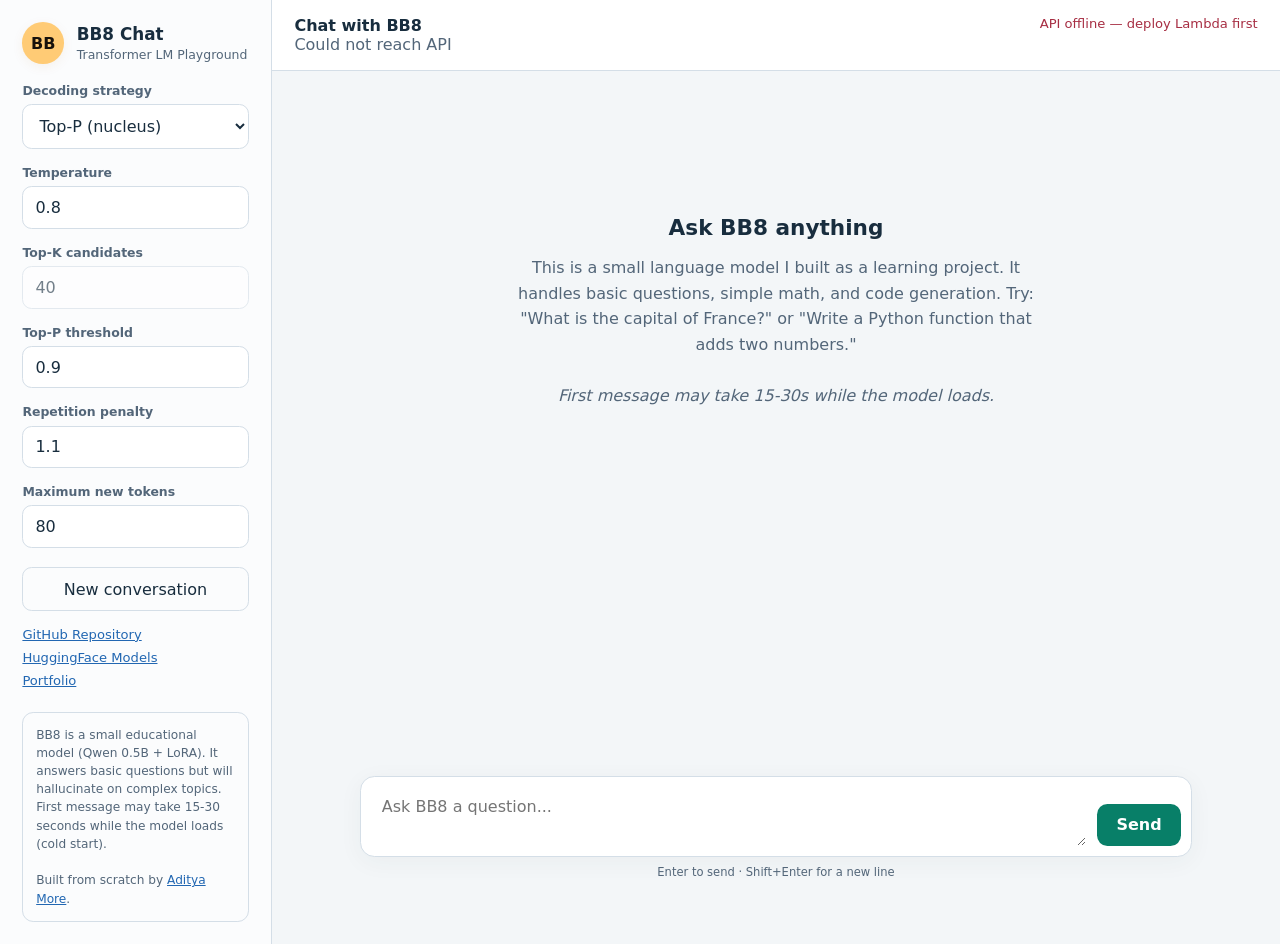
==== index.html @ a62b5f96 "Deploy BB8 chat UI to chat.adityamore.dev Static single-page chat interface for the BB8 Lambda API. " ====
<!doctype html>
<html lang="en">
<head>
  <meta charset="utf-8">
  <meta name="viewport" content="width=device-width, initial-scale=1">
  <title>BB8 Chat — Aditya More</title>
  <meta name="description" content="Chat with BB8, a Transformer language model built from scratch. Graduate-level LLM engineering project by Aditya More.">
  <style>
    :root {
      color-scheme: light;
      --page: #f3f6f8;
      --panel: #ffffff;
      --panel-2: #eaf1f8;
      --line: #d4dee7;
      --text: #182d3e;
      --muted: #536679;
      --accent: #087f68;
      --accent-dark: #075f4e;
      --blue: #2267b2;
      --danger: #a72e43;
    }
    * { box-sizing: border-box; }
    body {
      margin: 0; min-height: 100vh;
      background: var(--page); color: var(--text);
      font-family: Inter, ui-sans-serif, system-ui, -apple-system, sans-serif;
    }
    button, input, select, textarea { font: inherit; }

    .app {
      display: grid;
      grid-template-columns: 17rem minmax(0, 1fr);
      min-height: 100vh;
    }

    /* --- Sidebar --- */
    aside {
      padding: 1.4rem;
      background: #fbfcfd;
      border-right: 1px solid var(--line);
      overflow-y: auto;
    }
    .brand { display: flex; align-items: center; gap: 0.8rem; margin-bottom: 1.2rem; }
    .droid {
      display: grid; place-items: center;
      width: 2.6rem; height: 2.6rem; border-radius: 50%;
      background: #ffcb75; color: #17110b; font-weight: 900;
      box-shadow: 0 3px 12px #a6671512;
    }
    h1 { margin: 0; font-size: 1.05rem; }
    .subtitle, .hint, .meta { color: var(--muted); }
    .subtitle { margin-top: 0.2rem; font-size: 0.78rem; }
    label { display: block; margin: 1rem 0 0.38rem; color: var(--muted); font-size: 0.78rem; font-weight: 650; }
    input, select {
      width: 100%; padding: 0.68rem 0.75rem;
      border: 1px solid var(--line); border-radius: 0.6rem;
      background: var(--panel); color: var(--text);
    }
    .secondary {
      width: 100%; margin-top: 1.2rem; padding: 0.7rem;
      border: 1px solid var(--line); border-radius: 0.6rem;
      background: transparent; color: var(--text); cursor: pointer;
    }
    .secondary:hover { border-color: var(--blue); }
    .notice {
      margin-top: 1.5rem; padding: 0.8rem;
      border: 1px solid var(--line); border-radius: 0.7rem;
      color: var(--muted); font-size: 0.76rem; line-height: 1.5;
    }
    .links { margin-top: 1rem; font-size: 0.82rem; }
    .links a { display: block; margin-bottom: 0.5rem; color: var(--blue); }

    /* --- Main area --- */
    main { display: grid; grid-template-rows: auto 1fr auto; min-width: 0; height: 100vh; }
    header {
      display: flex; justify-content: space-between; gap: 1rem;
      padding: 1rem 1.4rem;
      border-bottom: 1px solid var(--line); background: #ffffff;
    }
    #status { font-size: 0.82rem; color: var(--muted); }
    #status.ready { color: #087f68; }
    #status.error { color: var(--danger); }
    #status.loading { color: var(--blue); }

    #messages { overflow-y: auto; padding: 2rem max(1rem, calc((100% - 52rem) / 2)); }
    .empty { max-width: 34rem; margin: 12vh auto 0; text-align: center; color: var(--muted); line-height: 1.6; }
    .empty strong { display: block; margin-bottom: 0.6rem; color: var(--text); font-size: 1.35rem; }

    .message { display: grid; grid-template-columns: 2.4rem minmax(0, 1fr); gap: 0.8rem; margin-bottom: 1.35rem; }
    .avatar {
      display: grid; place-items: center;
      width: 2.25rem; height: 2.25rem; border-radius: 0.55rem;
      background: var(--panel-2); color: var(--blue);
      font-size: 0.72rem; font-weight: 800;
    }
    .message.user .avatar { color: var(--accent); }
    .role { margin-bottom: 0.3rem; font-size: 0.75rem; font-weight: 750; }
    .content { white-space: pre-wrap; overflow-wrap: anywhere; line-height: 1.58; }

    .composer-wrap { padding: 1rem max(1rem, calc((100% - 52rem) / 2)) 1.3rem; background: linear-gradient(transparent, var(--page) 28%); }
    .composer {
      display: grid; grid-template-columns: 1fr auto; gap: 0.7rem;
      padding: 0.65rem; border: 1px solid var(--line); border-radius: 0.9rem;
      background: var(--panel); box-shadow: 0 5px 24px #20364a0c;
    }
    textarea { min-height: 3rem; max-height: 10rem; resize: vertical; padding: 0.65rem; border: 0; outline: 0; background: transparent; color: var(--text); }
    #send {
      align-self: end; min-width: 5.2rem; padding: 0.72rem 1rem;
      border: 0; border-radius: 0.65rem;
      background: var(--accent); color: #ffffff; font-weight: 800; cursor: pointer;
    }
    #send:disabled { cursor: wait; opacity: 0.55; }
    input:disabled { opacity: 0.6; cursor: not-allowed; }
    a { color: var(--blue); }
    .hint { margin: 0.5rem 0 0; text-align: center; font-size: 0.72rem; color: var(--muted); }

    @media (max-width: 760px) {
      .app { grid-template-columns: 1fr; }
      aside { border-right: 0; border-bottom: 1px solid var(--line); max-height: 40vh; }
      header { padding-inline: 1rem; }
      #messages { padding-top: 1.2rem; }
    }
  </style>
</head>
<body>
  <div class="app">
    <aside>
      <div class="brand">
        <div class="droid">BB</div>
        <div>
          <h1>BB8 Chat</h1>
          <div class="subtitle">Transformer LM Playground</div>
        </div>
      </div>

      <label for="strategy">Decoding strategy</label>
      <select id="strategy">
        <option value="greedy">Greedy</option>
        <option value="top_p" selected>Top-P (nucleus)</option>
        <option value="top_k">Top-K</option>
        <option value="temperature">Temperature</option>
      </select>

      <label for="temperature">Temperature</label>
      <input id="temperature" type="number" value="0.8" min="0.1" max="2" step="0.1">

      <label for="topK">Top-K candidates</label>
      <input id="topK" type="number" value="40" min="1" max="200000" disabled>
      <label for="topP">Top-P threshold</label>
      <input id="topP" type="number" value="0.9" min="0.01" max="1" step="0.01">
      <label for="penalty">Repetition penalty</label>
      <input id="penalty" type="number" value="1.1" min="1" max="2" step="0.05">

      <label for="maxTokens">Maximum new tokens</label>
      <input id="maxTokens" type="number" value="80" min="1" max="256">

      <button id="reset" class="secondary" type="button">New conversation</button>

      <div class="links">
        <a href="https://github.com/Skywalker1910/BB-8" target="_blank">GitHub Repository</a>
        <a href="https://huggingface.co/Skywalker1910/BB8" target="_blank">HuggingFace Models</a>
        <a href="https://www.adityamore.dev" target="_blank">Portfolio</a>
      </div>

      <div class="notice">
        BB8 is a small educational model (Qwen 0.5B + LoRA). It answers basic
        questions but will hallucinate on complex topics. First message may take
        15-30 seconds while the model loads (cold start).
        <br><br>
        Built from scratch by <a href="https://www.adityamore.dev">Aditya More</a>.
      </div>
    </aside>

    <main>
      <header>
        <div>
          <strong>Chat with BB8</strong>
          <div id="model" class="meta">Connecting to API...</div>
        </div>
        <div id="status">Checking API...</div>
      </header>

      <section id="messages" aria-live="polite">
        <div id="empty" class="empty">
          <strong>Ask BB8 anything</strong>
          This is a small language model I built as a learning project.
          It handles basic questions, simple math, and code generation.
          Try: "What is the capital of France?" or "Write a Python function that adds two numbers."
          <br><br>
          <em>First message may take 15-30s while the model loads.</em>
        </div>
      </section>

      <div class="composer-wrap">
        <form id="chatForm" class="composer">
          <textarea id="prompt" rows="2" placeholder="Ask BB8 a question..." aria-label="Message"></textarea>
          <button id="send" type="submit">Send</button>
        </form>
        <p class="hint">Enter to send &middot; Shift+Enter for a new line</p>
      </div>
    </main>
  </div>

  <script>
    // ---- Configuration ----
    // Set your Lambda API URL here after deploying with SAM
    const API_BASE = window.BB8_API_URL || "https://YOUR_API_ID.execute-api.us-east-1.amazonaws.com";
    const API_KEY  = window.BB8_API_KEY || "";

    // ---- State ----
    const history = [];
    const $ = (s) => document.querySelector(s);
    const messagesEl = $("#messages");
    const emptyEl    = $("#empty");
    const form       = $("#chatForm");
    const promptEl   = $("#prompt");
    const sendBtn    = $("#send");
    const statusEl   = $("#status");
    const modelEl    = $("#model");
    const strategyEl = $("#strategy");

    // ---- Decoding controls ----
    function updateControls() {
      const s = strategyEl.value;
      $("#temperature").disabled = s === "greedy";
      $("#topK").disabled  = s !== "top_k";
      $("#topP").disabled  = s !== "top_p";
    }
    strategyEl.addEventListener("change", updateControls);
    updateControls();

    // ---- Messages ----
    function addMessage(role, content) {
      emptyEl.hidden = true;
      const row = document.createElement("article");
      row.className = "message " + role;

      const avatar = document.createElement("div");
      avatar.className = "avatar";
      avatar.textContent = role === "user" ? "YOU" : "BB8";

      const body = document.createElement("div");
      const label = document.createElement("div");
      label.className = "role";
      label.textContent = role === "user" ? "You" : "BB8";
      const text = document.createElement("div");
      text.className = "content";
      text.textContent = content;

      body.append(label, text);
      row.append(avatar, body);
      messagesEl.append(row);
      messagesEl.scrollTop = messagesEl.scrollHeight;
      return body;
    }

    // ---- Health check ----
    async function checkHealth() {
      try {
        statusEl.textContent = "Connecting...";
        statusEl.className = "loading";
        const r = await fetch(API_BASE + "/health", {
          headers: API_KEY ? {"x-api-key": API_KEY} : {}
        });
        if (!r.ok) throw new Error("API returned " + r.status);
        const h = await r.json();
        const state = h.model_loaded ? "ready" : "loads on first message";
        modelEl.textContent = h.model + " \u00b7 " + state + " \u00b7 " + h.device;
        statusEl.textContent = "API ready";
        statusEl.className = "ready";
      } catch (e) {
        modelEl.textContent = "Could not reach API";
        statusEl.textContent = "API offline \u2014 deploy Lambda first";
        statusEl.className = "error";
      }
    }

    // ---- Send message ----
    form.addEventListener("submit", async (e) => {
      e.preventDefault();
      const message = promptEl.value.trim();
      if (!message || sendBtn.disabled) return;

      addMessage("user", message);
      promptEl.value = "";
      sendBtn.disabled = true;
      statusEl.textContent = "BB8 is thinking...";
      statusEl.className = "loading";

      const payload = {
        messages: [{ role: "user", content: message }],
        strategy: strategyEl.value,
        temperature: Number($("#temperature").value),
        max_new_tokens: Number($("#maxTokens").value),
        top_k: Number($("#topK").value),
        top_p: Number($("#topP").value),
        repetition_penalty: Number($("#penalty").value)
      };

      try {
        const r = await fetch(API_BASE + "/chat", {
          method: "POST",
          headers: {
            "content-type": "application/json",
            ...(API_KEY ? {"x-api-key": API_KEY} : {})
          },
          body: JSON.stringify(payload)
        });
        const result = await r.json();
        if (!r.ok) throw new Error(result.error || "Generation failed");

        const reply = result.reply || "(no text generated)";
        history.push(
          { role: "user", content: message },
          { role: "assistant", content: reply }
        );
        addMessage("assistant", reply);
        modelEl.textContent = result.model + " \u00b7 " +
          result.generated_tokens + " tokens \u00b7 " +
          result.latency_ms + " ms";
        statusEl.textContent = "API ready";
        statusEl.className = "ready";
      } catch (error) {
        addMessage("assistant", "Error: " + error.message);
        statusEl.textContent = "Request failed";
        statusEl.className = "error";
      } finally {
        sendBtn.disabled = false;
        promptEl.focus();
      }
    });

    // ---- Keyboard shortcut ----
    promptEl.addEventListener("keydown", (e) => {
      if (e.key === "Enter" && !e.shiftKey) { e.preventDefault(); form.requestSubmit(); }
    });

    // ---- Reset ----
    $("#reset").addEventListener("click", () => {
      history.length = 0;
      messagesEl.querySelectorAll(".message").forEach(m => m.remove());
      emptyEl.hidden = false;
      promptEl.focus();
    });

    // ---- Init ----
    checkHealth();
    promptEl.focus();
  </script>
</body>
</html>
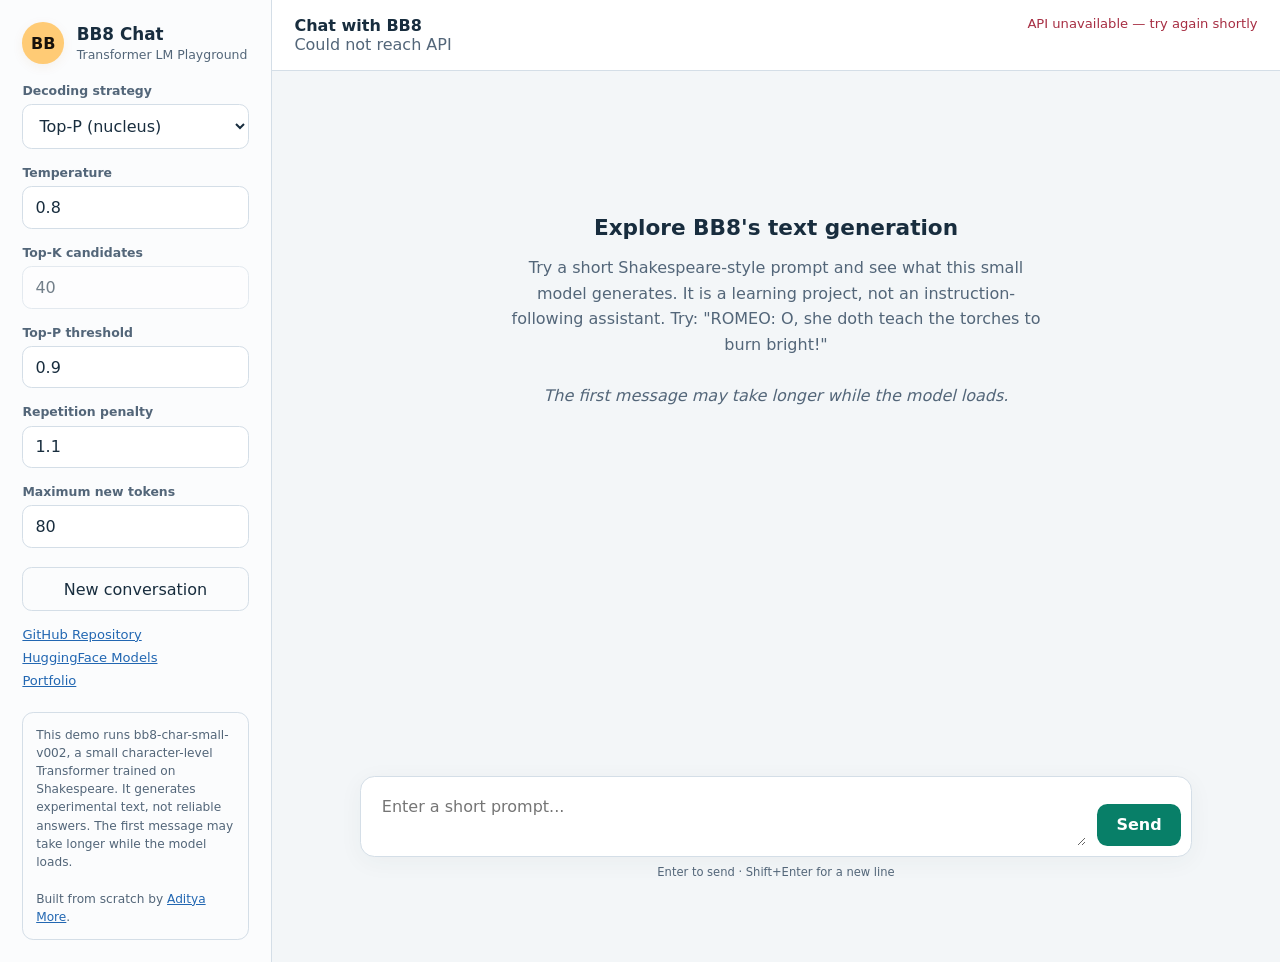
==== commit 7db75150: "Publish public BB8 demo without embedded credentials" ====
--- a/index.html
+++ b/index.html
@@ -1,351 +1,373 @@
-<!doctype html>
-<html lang="en">
-<head>
-  <meta charset="utf-8">
-  <meta name="viewport" content="width=device-width, initial-scale=1">
-  <title>BB8 Chat — Aditya More</title>
-  <meta name="description" content="Chat with BB8, a Transformer language model built from scratch. Graduate-level LLM engineering project by Aditya More.">
-  <style>
-    :root {
-      color-scheme: light;
-      --page: #f3f6f8;
-      --panel: #ffffff;
-      --panel-2: #eaf1f8;
-      --line: #d4dee7;
-      --text: #182d3e;
-      --muted: #536679;
-      --accent: #087f68;
-      --accent-dark: #075f4e;
-      --blue: #2267b2;
-      --danger: #a72e43;
-    }
-    * { box-sizing: border-box; }
-    body {
-      margin: 0; min-height: 100vh;
-      background: var(--page); color: var(--text);
-      font-family: Inter, ui-sans-serif, system-ui, -apple-system, sans-serif;
-    }
-    button, input, select, textarea { font: inherit; }
-
-    .app {
-      display: grid;
-      grid-template-columns: 17rem minmax(0, 1fr);
-      min-height: 100vh;
-    }
-
-    /* --- Sidebar --- */
-    aside {
-      padding: 1.4rem;
-      background: #fbfcfd;
-      border-right: 1px solid var(--line);
-      overflow-y: auto;
-    }
-    .brand { display: flex; align-items: center; gap: 0.8rem; margin-bottom: 1.2rem; }
-    .droid {
-      display: grid; place-items: center;
-      width: 2.6rem; height: 2.6rem; border-radius: 50%;
-      background: #ffcb75; color: #17110b; font-weight: 900;
-      box-shadow: 0 3px 12px #a6671512;
-    }
-    h1 { margin: 0; font-size: 1.05rem; }
-    .subtitle, .hint, .meta { color: var(--muted); }
-    .subtitle { margin-top: 0.2rem; font-size: 0.78rem; }
-    label { display: block; margin: 1rem 0 0.38rem; color: var(--muted); font-size: 0.78rem; font-weight: 650; }
-    input, select {
-      width: 100%; padding: 0.68rem 0.75rem;
-      border: 1px solid var(--line); border-radius: 0.6rem;
-      background: var(--panel); color: var(--text);
-    }
-    .secondary {
-      width: 100%; margin-top: 1.2rem; padding: 0.7rem;
-      border: 1px solid var(--line); border-radius: 0.6rem;
-      background: transparent; color: var(--text); cursor: pointer;
-    }
-    .secondary:hover { border-color: var(--blue); }
-    .notice {
-      margin-top: 1.5rem; padding: 0.8rem;
-      border: 1px solid var(--line); border-radius: 0.7rem;
-      color: var(--muted); font-size: 0.76rem; line-height: 1.5;
-    }
-    .links { margin-top: 1rem; font-size: 0.82rem; }
-    .links a { display: block; margin-bottom: 0.5rem; color: var(--blue); }
-
-    /* --- Main area --- */
-    main { display: grid; grid-template-rows: auto 1fr auto; min-width: 0; height: 100vh; }
-    header {
-      display: flex; justify-content: space-between; gap: 1rem;
-      padding: 1rem 1.4rem;
-      border-bottom: 1px solid var(--line); background: #ffffff;
-    }
-    #status { font-size: 0.82rem; color: var(--muted); }
-    #status.ready { color: #087f68; }
-    #status.error { color: var(--danger); }
-    #status.loading { color: var(--blue); }
-
-    #messages { overflow-y: auto; padding: 2rem max(1rem, calc((100% - 52rem) / 2)); }
-    .empty { max-width: 34rem; margin: 12vh auto 0; text-align: center; color: var(--muted); line-height: 1.6; }
-    .empty strong { display: block; margin-bottom: 0.6rem; color: var(--text); font-size: 1.35rem; }
-
-    .message { display: grid; grid-template-columns: 2.4rem minmax(0, 1fr); gap: 0.8rem; margin-bottom: 1.35rem; }
-    .avatar {
-      display: grid; place-items: center;
-      width: 2.25rem; height: 2.25rem; border-radius: 0.55rem;
-      background: var(--panel-2); color: var(--blue);
-      font-size: 0.72rem; font-weight: 800;
-    }
-    .message.user .avatar { color: var(--accent); }
-    .role { margin-bottom: 0.3rem; font-size: 0.75rem; font-weight: 750; }
-    .content { white-space: pre-wrap; overflow-wrap: anywhere; line-height: 1.58; }
-
-    .composer-wrap { padding: 1rem max(1rem, calc((100% - 52rem) / 2)) 1.3rem; background: linear-gradient(transparent, var(--page) 28%); }
-    .composer {
-      display: grid; grid-template-columns: 1fr auto; gap: 0.7rem;
-      padding: 0.65rem; border: 1px solid var(--line); border-radius: 0.9rem;
-      background: var(--panel); box-shadow: 0 5px 24px #20364a0c;
-    }
-    textarea { min-height: 3rem; max-height: 10rem; resize: vertical; padding: 0.65rem; border: 0; outline: 0; background: transparent; color: var(--text); }
-    #send {
-      align-self: end; min-width: 5.2rem; padding: 0.72rem 1rem;
-      border: 0; border-radius: 0.65rem;
-      background: var(--accent); color: #ffffff; font-weight: 800; cursor: pointer;
-    }
-    #send:disabled { cursor: wait; opacity: 0.55; }
-    input:disabled { opacity: 0.6; cursor: not-allowed; }
-    a { color: var(--blue); }
-    .hint { margin: 0.5rem 0 0; text-align: center; font-size: 0.72rem; color: var(--muted); }
-
-    @media (max-width: 760px) {
-      .app { grid-template-columns: 1fr; }
-      aside { border-right: 0; border-bottom: 1px solid var(--line); max-height: 40vh; }
-      header { padding-inline: 1rem; }
-      #messages { padding-top: 1.2rem; }
-    }
-  </style>
-</head>
-<body>
-  <div class="app">
-    <aside>
-      <div class="brand">
-        <div class="droid">BB</div>
-        <div>
-          <h1>BB8 Chat</h1>
-          <div class="subtitle">Transformer LM Playground</div>
-        </div>
-      </div>
-
-      <label for="strategy">Decoding strategy</label>
-      <select id="strategy">
-        <option value="greedy">Greedy</option>
-        <option value="top_p" selected>Top-P (nucleus)</option>
-        <option value="top_k">Top-K</option>
-        <option value="temperature">Temperature</option>
-      </select>
-
-      <label for="temperature">Temperature</label>
-      <input id="temperature" type="number" value="0.8" min="0.1" max="2" step="0.1">
-
-      <label for="topK">Top-K candidates</label>
-      <input id="topK" type="number" value="40" min="1" max="200000" disabled>
-      <label for="topP">Top-P threshold</label>
-      <input id="topP" type="number" value="0.9" min="0.01" max="1" step="0.01">
-      <label for="penalty">Repetition penalty</label>
-      <input id="penalty" type="number" value="1.1" min="1" max="2" step="0.05">
-
-      <label for="maxTokens">Maximum new tokens</label>
-      <input id="maxTokens" type="number" value="80" min="1" max="256">
-
+<!doctype html>
+<html lang="en">
+<head>
+  <meta charset="utf-8">
+  <meta name="viewport" content="width=device-width, initial-scale=1">
+  <title>BB8 Chat — Aditya More</title>
+  <meta name="description" content="Chat with BB8, a Transformer language model built from scratch. Graduate-level LLM engineering project by Aditya More.">
+  <style>
+    :root {
+      color-scheme: light;
+      --page: #f3f6f8;
+      --panel: #ffffff;
+      --panel-2: #eaf1f8;
+      --line: #d4dee7;
+      --text: #182d3e;
+      --muted: #536679;
+      --accent: #087f68;
+      --accent-dark: #075f4e;
+      --blue: #2267b2;
+      --danger: #a72e43;
+    }
+    * { box-sizing: border-box; }
+    body {
+      margin: 0; min-height: 100vh;
+      background: var(--page); color: var(--text);
+      font-family: Inter, ui-sans-serif, system-ui, -apple-system, sans-serif;
+    }
+    button, input, select, textarea { font: inherit; }
+
+    .app {
+      display: grid;
+      grid-template-columns: 17rem minmax(0, 1fr);
+      min-height: 100vh;
+    }
+
+    /* --- Sidebar --- */
+    aside {
+      padding: 1.4rem;
+      background: #fbfcfd;
+      border-right: 1px solid var(--line);
+      overflow-y: auto;
+    }
+    .brand { display: flex; align-items: center; gap: 0.8rem; margin-bottom: 1.2rem; }
+    .droid {
+      display: grid; place-items: center;
+      width: 2.6rem; height: 2.6rem; border-radius: 50%;
+      background: #ffcb75; color: #17110b; font-weight: 900;
+      box-shadow: 0 3px 12px #a6671512;
+    }
+    h1 { margin: 0; font-size: 1.05rem; }
+    .subtitle, .hint, .meta { color: var(--muted); }
+    .subtitle { margin-top: 0.2rem; font-size: 0.78rem; }
+    label { display: block; margin: 1rem 0 0.38rem; color: var(--muted); font-size: 0.78rem; font-weight: 650; }
+    input, select {
+      width: 100%; padding: 0.68rem 0.75rem;
+      border: 1px solid var(--line); border-radius: 0.6rem;
+      background: var(--panel); color: var(--text);
+    }
+    .secondary {
+      width: 100%; margin-top: 1.2rem; padding: 0.7rem;
+      border: 1px solid var(--line); border-radius: 0.6rem;
+      background: transparent; color: var(--text); cursor: pointer;
+    }
+    .secondary:hover { border-color: var(--blue); }
+    .notice {
+      margin-top: 1.5rem; padding: 0.8rem;
+      border: 1px solid var(--line); border-radius: 0.7rem;
+      color: var(--muted); font-size: 0.76rem; line-height: 1.5;
+    }
+    .links { margin-top: 1rem; font-size: 0.82rem; }
+    .links a { display: block; margin-bottom: 0.5rem; color: var(--blue); }
+
+    /* --- Main area --- */
+    main { display: grid; grid-template-rows: auto 1fr auto; min-width: 0; height: 100vh; }
+    header {
+      display: flex; justify-content: space-between; gap: 1rem;
+      padding: 1rem 1.4rem;
+      border-bottom: 1px solid var(--line); background: #ffffff;
+    }
+    #status { font-size: 0.82rem; color: var(--muted); }
+    #status.ready { color: #087f68; }
+    #status.error { color: var(--danger); }
+    #status.loading { color: var(--blue); }
+
+    #messages { overflow-y: auto; padding: 2rem max(1rem, calc((100% - 52rem) / 2)); }
+    .empty { max-width: 34rem; margin: 12vh auto 0; text-align: center; color: var(--muted); line-height: 1.6; }
+    .empty strong { display: block; margin-bottom: 0.6rem; color: var(--text); font-size: 1.35rem; }
+
+    .message { display: grid; grid-template-columns: 2.4rem minmax(0, 1fr); gap: 0.8rem; margin-bottom: 1.35rem; }
+    .avatar {
+      display: grid; place-items: center;
+      width: 2.25rem; height: 2.25rem; border-radius: 0.55rem;
+      background: var(--panel-2); color: var(--blue);
+      font-size: 0.72rem; font-weight: 800;
+    }
+    .message.user .avatar { color: var(--accent); }
+    .role { margin-bottom: 0.3rem; font-size: 0.75rem; font-weight: 750; }
+    .content { white-space: pre-wrap; overflow-wrap: anywhere; line-height: 1.58; }
+
+    .composer-wrap { padding: 1rem max(1rem, calc((100% - 52rem) / 2)) 1.3rem; background: linear-gradient(transparent, var(--page) 28%); }
+    .composer {
+      display: grid; grid-template-columns: 1fr auto; gap: 0.7rem;
+      padding: 0.65rem; border: 1px solid var(--line); border-radius: 0.9rem;
+      background: var(--panel); box-shadow: 0 5px 24px #20364a0c;
+    }
+    textarea { min-height: 3rem; max-height: 10rem; resize: vertical; padding: 0.65rem; border: 0; outline: 0; background: transparent; color: var(--text); }
+    #send {
+      align-self: end; min-width: 5.2rem; padding: 0.72rem 1rem;
+      border: 0; border-radius: 0.65rem;
+      background: var(--accent); color: #ffffff; font-weight: 800; cursor: pointer;
+    }
+    #send:disabled { cursor: wait; opacity: 0.55; }
+    input:disabled { opacity: 0.6; cursor: not-allowed; }
+    a { color: var(--blue); }
+    .hint { margin: 0.5rem 0 0; text-align: center; font-size: 0.72rem; color: var(--muted); }
+
+    @media (max-width: 760px) {
+      .app { grid-template-columns: 1fr; }
+      aside { border-right: 0; border-bottom: 1px solid var(--line); max-height: 40vh; }
+      header { padding-inline: 1rem; }
+      #messages { padding-top: 1.2rem; }
+    }
+  </style>
+</head>
+<body>
+  <div class="app">
+    <aside>
+      <div class="brand">
+        <div class="droid">BB</div>
+        <div>
+          <h1>BB8 Chat</h1>
+          <div class="subtitle">Transformer LM Playground</div>
+        </div>
+      </div>
+
+      <label for="strategy">Decoding strategy</label>
+      <select id="strategy">
+        <option value="greedy">Greedy</option>
+        <option value="top_p" selected>Top-P (nucleus)</option>
+        <option value="top_k">Top-K</option>
+        <option value="temperature">Temperature</option>
+      </select>
+
+      <label for="temperature">Temperature</label>
+      <input id="temperature" type="number" value="0.8" min="0.1" max="2" step="0.1">
+
+      <label for="topK">Top-K candidates</label>
+      <input id="topK" type="number" value="40" min="1" max="200000" disabled>
+      <label for="topP">Top-P threshold</label>
+      <input id="topP" type="number" value="0.9" min="0.01" max="1" step="0.01">
+      <label for="penalty">Repetition penalty</label>
+      <input id="penalty" type="number" value="1.1" min="1" max="2" step="0.05">
+
+      <label for="maxTokens">Maximum new tokens</label>
+      <input id="maxTokens" type="number" value="80" min="1" max="256">
+
       <button id="reset" class="secondary" type="button">New conversation</button>
 
-      <div class="links">
-        <a href="https://github.com/Skywalker1910/BB-8" target="_blank">GitHub Repository</a>
-        <a href="https://huggingface.co/Skywalker1910/BB8" target="_blank">HuggingFace Models</a>
-        <a href="https://www.adityamore.dev" target="_blank">Portfolio</a>
+      <div id="credentials" hidden>
+        <label for="apiKey">Private demo access key</label>
+        <input id="apiKey" type="password" autocomplete="off">
+        <p class="hint">Enter the key provided by the demo owner, then retry.</p>
       </div>
-
-      <div class="notice">
-        BB8 is a small educational model (Qwen 0.5B + LoRA). It answers basic
-        questions but will hallucinate on complex topics. First message may take
-        15-30 seconds while the model loads (cold start).
-        <br><br>
-        Built from scratch by <a href="https://www.adityamore.dev">Aditya More</a>.
-      </div>
-    </aside>
-
-    <main>
-      <header>
-        <div>
-          <strong>Chat with BB8</strong>
-          <div id="model" class="meta">Connecting to API...</div>
-        </div>
-        <div id="status">Checking API...</div>
-      </header>
-
-      <section id="messages" aria-live="polite">
-        <div id="empty" class="empty">
-          <strong>Ask BB8 anything</strong>
-          This is a small language model I built as a learning project.
-          It handles basic questions, simple math, and code generation.
-          Try: "What is the capital of France?" or "Write a Python function that adds two numbers."
-          <br><br>
-          <em>First message may take 15-30s while the model loads.</em>
-        </div>
-      </section>
-
-      <div class="composer-wrap">
-        <form id="chatForm" class="composer">
-          <textarea id="prompt" rows="2" placeholder="Ask BB8 a question..." aria-label="Message"></textarea>
-          <button id="send" type="submit">Send</button>
-        </form>
-        <p class="hint">Enter to send &middot; Shift+Enter for a new line</p>
-      </div>
-    </main>
-  </div>
-
-  <script>
-    // ---- Configuration ----
-    // Set your Lambda API URL here after deploying with SAM
-    const API_BASE = window.BB8_API_URL || "https://YOUR_API_ID.execute-api.us-east-1.amazonaws.com";
-    const API_KEY  = window.BB8_API_KEY || "";
-
-    // ---- State ----
-    const history = [];
-    const $ = (s) => document.querySelector(s);
-    const messagesEl = $("#messages");
-    const emptyEl    = $("#empty");
-    const form       = $("#chatForm");
-    const promptEl   = $("#prompt");
-    const sendBtn    = $("#send");
-    const statusEl   = $("#status");
-    const modelEl    = $("#model");
-    const strategyEl = $("#strategy");
-
-    // ---- Decoding controls ----
-    function updateControls() {
-      const s = strategyEl.value;
-      $("#temperature").disabled = s === "greedy";
-      $("#topK").disabled  = s !== "top_k";
-      $("#topP").disabled  = s !== "top_p";
-    }
-    strategyEl.addEventListener("change", updateControls);
-    updateControls();
-
-    // ---- Messages ----
-    function addMessage(role, content) {
-      emptyEl.hidden = true;
-      const row = document.createElement("article");
-      row.className = "message " + role;
-
-      const avatar = document.createElement("div");
-      avatar.className = "avatar";
-      avatar.textContent = role === "user" ? "YOU" : "BB8";
-
-      const body = document.createElement("div");
-      const label = document.createElement("div");
-      label.className = "role";
-      label.textContent = role === "user" ? "You" : "BB8";
-      const text = document.createElement("div");
-      text.className = "content";
-      text.textContent = content;
-
-      body.append(label, text);
-      row.append(avatar, body);
-      messagesEl.append(row);
-      messagesEl.scrollTop = messagesEl.scrollHeight;
-      return body;
-    }
-
-    // ---- Health check ----
-    async function checkHealth() {
-      try {
-        statusEl.textContent = "Connecting...";
-        statusEl.className = "loading";
-        const r = await fetch(API_BASE + "/health", {
-          headers: API_KEY ? {"x-api-key": API_KEY} : {}
-        });
-        if (!r.ok) throw new Error("API returned " + r.status);
+
+      <div class="links">
+        <a href="https://github.com/Skywalker1910/BB-8" target="_blank">GitHub Repository</a>
+        <a href="https://huggingface.co/Skywalker1910/BB8" target="_blank">HuggingFace Models</a>
+        <a href="https://www.adityamore.dev" target="_blank">Portfolio</a>
+      </div>
+
+      <div class="notice">
+        This demo runs bb8-char-small-v002, a small character-level Transformer
+        trained on Shakespeare. It generates experimental text, not reliable
+        answers. The first message may take longer while the model loads.
+        <br><br>
+        Built from scratch by <a href="https://www.adityamore.dev">Aditya More</a>.
+      </div>
+    </aside>
+
+    <main>
+      <header>
+        <div>
+          <strong>Chat with BB8</strong>
+          <div id="model" class="meta">Connecting to API...</div>
+        </div>
+        <div id="status">Checking API...</div>
+      </header>
+
+      <section id="messages" aria-live="polite">
+        <div id="empty" class="empty">
+          <strong>Explore BB8's text generation</strong>
+          Try a short Shakespeare-style prompt and see what this small model generates.
+          It is a learning project, not an instruction-following assistant.
+          Try: "ROMEO: O, she doth teach the torches to burn bright!"
+          <br><br>
+          <em>The first message may take longer while the model loads.</em>
+        </div>
+      </section>
+
+      <div class="composer-wrap">
+        <form id="chatForm" class="composer">
+          <textarea id="prompt" rows="2" maxlength="2000" placeholder="Enter a short prompt..." aria-label="Message"></textarea>
+          <button id="send" type="submit">Send</button>
+        </form>
+        <p class="hint">Enter to send &middot; Shift+Enter for a new line</p>
+      </div>
+    </main>
+  </div>
+
+  <script>
+    // ---- Configuration ----
+    // Set your Lambda API URL here after deploying with SAM
+    const API_BASE = window.BB8_API_URL || "https://ttbp8n17sc.execute-api.us-east-1.amazonaws.com";
+
+    // ---- State ----
+    const history = [];
+    const $ = (s) => document.querySelector(s);
+    const messagesEl = $("#messages");
+    const emptyEl    = $("#empty");
+    const form       = $("#chatForm");
+    const promptEl   = $("#prompt");
+    const sendBtn    = $("#send");
+    const statusEl   = $("#status");
+    const modelEl    = $("#model");
+    const strategyEl = $("#strategy");
+
+    // ---- Decoding controls ----
+    function updateControls() {
+      const s = strategyEl.value;
+      $("#temperature").disabled = s === "greedy";
+      $("#topK").disabled  = s !== "top_k";
+      $("#topP").disabled  = s !== "top_p";
+    }
+    strategyEl.addEventListener("change", updateControls);
+    updateControls();
+
+    // ---- Messages ----
+    function addMessage(role, content) {
+      emptyEl.hidden = true;
+      const row = document.createElement("article");
+      row.className = "message " + role;
+
+      const avatar = document.createElement("div");
+      avatar.className = "avatar";
+      avatar.textContent = role === "user" ? "YOU" : "BB8";
+
+      const body = document.createElement("div");
+      const label = document.createElement("div");
+      label.className = "role";
+      label.textContent = role === "user" ? "You" : "BB8";
+      const text = document.createElement("div");
+      text.className = "content";
+      text.textContent = content;
+
+      body.append(label, text);
+      row.append(avatar, body);
+      messagesEl.append(row);
+      messagesEl.scrollTop = messagesEl.scrollHeight;
+      return body;
+    }
+
+    // ---- Health check ----
+    async function checkHealth() {
+      try {
+        statusEl.textContent = "Connecting...";
+        statusEl.className = "loading";
+        const r = await fetch(API_BASE + "/health", { signal: AbortSignal.timeout(35000) });
+        if (!r.ok) throw new Error("API returned " + r.status);
         const h = await r.json();
         const state = h.model_loaded ? "ready" : "loads on first message";
-        modelEl.textContent = h.model + " \u00b7 " + state + " \u00b7 " + h.device;
-        statusEl.textContent = "API ready";
-        statusEl.className = "ready";
+        if (statusEl.textContent === "Connecting...") {
+          modelEl.textContent = h.model + " \u00b7 " + state + " \u00b7 " + h.device;
+          statusEl.textContent = "API ready";
+          statusEl.className = "ready";
+        }
       } catch (e) {
-        modelEl.textContent = "Could not reach API";
-        statusEl.textContent = "API offline \u2014 deploy Lambda first";
-        statusEl.className = "error";
-      }
-    }
-
-    // ---- Send message ----
-    form.addEventListener("submit", async (e) => {
-      e.preventDefault();
-      const message = promptEl.value.trim();
-      if (!message || sendBtn.disabled) return;
-
-      addMessage("user", message);
-      promptEl.value = "";
-      sendBtn.disabled = true;
-      statusEl.textContent = "BB8 is thinking...";
-      statusEl.className = "loading";
-
-      const payload = {
-        messages: [{ role: "user", content: message }],
-        strategy: strategyEl.value,
-        temperature: Number($("#temperature").value),
-        max_new_tokens: Number($("#maxTokens").value),
-        top_k: Number($("#topK").value),
-        top_p: Number($("#topP").value),
-        repetition_penalty: Number($("#penalty").value)
-      };
-
+        if (statusEl.textContent === "Connecting...") {
+          modelEl.textContent = "Could not reach API";
+          statusEl.textContent = "API unavailable \u2014 try again shortly";
+          statusEl.className = "error";
+        }
+      }
+    }
+
+    // ---- Send message ----
+    form.addEventListener("submit", async (e) => {
+      e.preventDefault();
+      const message = promptEl.value.trim();
+      if (!message || sendBtn.disabled) return;
+
+      addMessage("user", message);
+      promptEl.value = "";
+      sendBtn.disabled = true;
+      $("#reset").disabled = true;
+      statusEl.textContent = "BB8 is thinking...";
+      statusEl.className = "loading";
+
+      const messages = [...history, { role: "user", content: message }];
+      while (messages.length > 49 || messages.reduce((sum, item) => sum + item.content.length, 0) > 8000) {
+        messages.splice(0, 2);
+      }
+      const payload = {
+        messages,
+        strategy: strategyEl.value,
+        temperature: Number($("#temperature").value),
+        max_new_tokens: Number($("#maxTokens").value),
+        top_k: Number($("#topK").value),
+        top_p: Number($("#topP").value),
+        repetition_penalty: Number($("#penalty").value)
+      };
+
       try {
+        const apiKey = $("#apiKey").value.trim();
         const r = await fetch(API_BASE + "/chat", {
-          method: "POST",
-          headers: {
-            "content-type": "application/json",
-            ...(API_KEY ? {"x-api-key": API_KEY} : {})
-          },
-          body: JSON.stringify(payload)
-        });
+          method: "POST",
+          headers: {
+            "content-type": "application/json",
+            ...(apiKey ? {"x-api-key": apiKey} : {})
+          },
+          body: JSON.stringify(payload),
+          signal: AbortSignal.timeout(35000)
+        });
+        if (r.status === 429) throw new Error("The demo is busy. Please try again shortly.");
+        if (r.status === 401) {
+          $("#credentials").hidden = false;
+          throw new Error("This demo requires an access key. Enter it in the sidebar, then retry.");
+        }
+        if (r.status === 504) throw new Error("The model took too long to respond. Please try again shortly.");
         const result = await r.json();
-        if (!r.ok) throw new Error(result.error || "Generation failed");
-
-        const reply = result.reply || "(no text generated)";
-        history.push(
-          { role: "user", content: message },
-          { role: "assistant", content: reply }
-        );
-        addMessage("assistant", reply);
-        modelEl.textContent = result.model + " \u00b7 " +
-          result.generated_tokens + " tokens \u00b7 " +
-          result.latency_ms + " ms";
-        statusEl.textContent = "API ready";
-        statusEl.className = "ready";
-      } catch (error) {
-        addMessage("assistant", "Error: " + error.message);
-        statusEl.textContent = "Request failed";
-        statusEl.className = "error";
-      } finally {
-        sendBtn.disabled = false;
-        promptEl.focus();
-      }
-    });
-
-    // ---- Keyboard shortcut ----
-    promptEl.addEventListener("keydown", (e) => {
-      if (e.key === "Enter" && !e.shiftKey) { e.preventDefault(); form.requestSubmit(); }
-    });
-
-    // ---- Reset ----
-    $("#reset").addEventListener("click", () => {
-      history.length = 0;
-      messagesEl.querySelectorAll(".message").forEach(m => m.remove());
-      emptyEl.hidden = false;
-      promptEl.focus();
-    });
-
-    // ---- Init ----
-    checkHealth();
-    promptEl.focus();
-  </script>
-</body>
-</html>
+        if (!r.ok) throw new Error(result.error || "Generation failed");
+
+        const reply = result.reply || "(no text generated)";
+        history.splice(0, history.length, ...messages, { role: "assistant", content: reply });
+        addMessage("assistant", reply);
+        modelEl.textContent = result.model + " \u00b7 " +
+          result.generated_tokens + " tokens \u00b7 " +
+          result.latency_ms + " ms";
+        statusEl.textContent = "API ready";
+        statusEl.className = "ready";
+      } catch (error) {
+        const detail = error.name === "TimeoutError"
+          ? "The request timed out. Please try again shortly."
+          : error.message;
+        addMessage("assistant", "Error: " + detail);
+        if (!promptEl.value) promptEl.value = message;
+        statusEl.textContent = "Request failed";
+        statusEl.className = "error";
+      } finally {
+        sendBtn.disabled = false;
+        $("#reset").disabled = false;
+        promptEl.focus();
+      }
+    });
+
+    // ---- Keyboard shortcut ----
+    promptEl.addEventListener("keydown", (e) => {
+      if (e.key === "Enter" && !e.shiftKey) { e.preventDefault(); form.requestSubmit(); }
+    });
+
+    // ---- Reset ----
+    $("#reset").addEventListener("click", () => {
+      history.length = 0;
+      messagesEl.querySelectorAll(".message").forEach(m => m.remove());
+      emptyEl.hidden = false;
+      promptEl.focus();
+    });
+
+    // ---- Init ----
+    checkHealth();
+    promptEl.focus();
+  </script>
+</body>
+</html>
